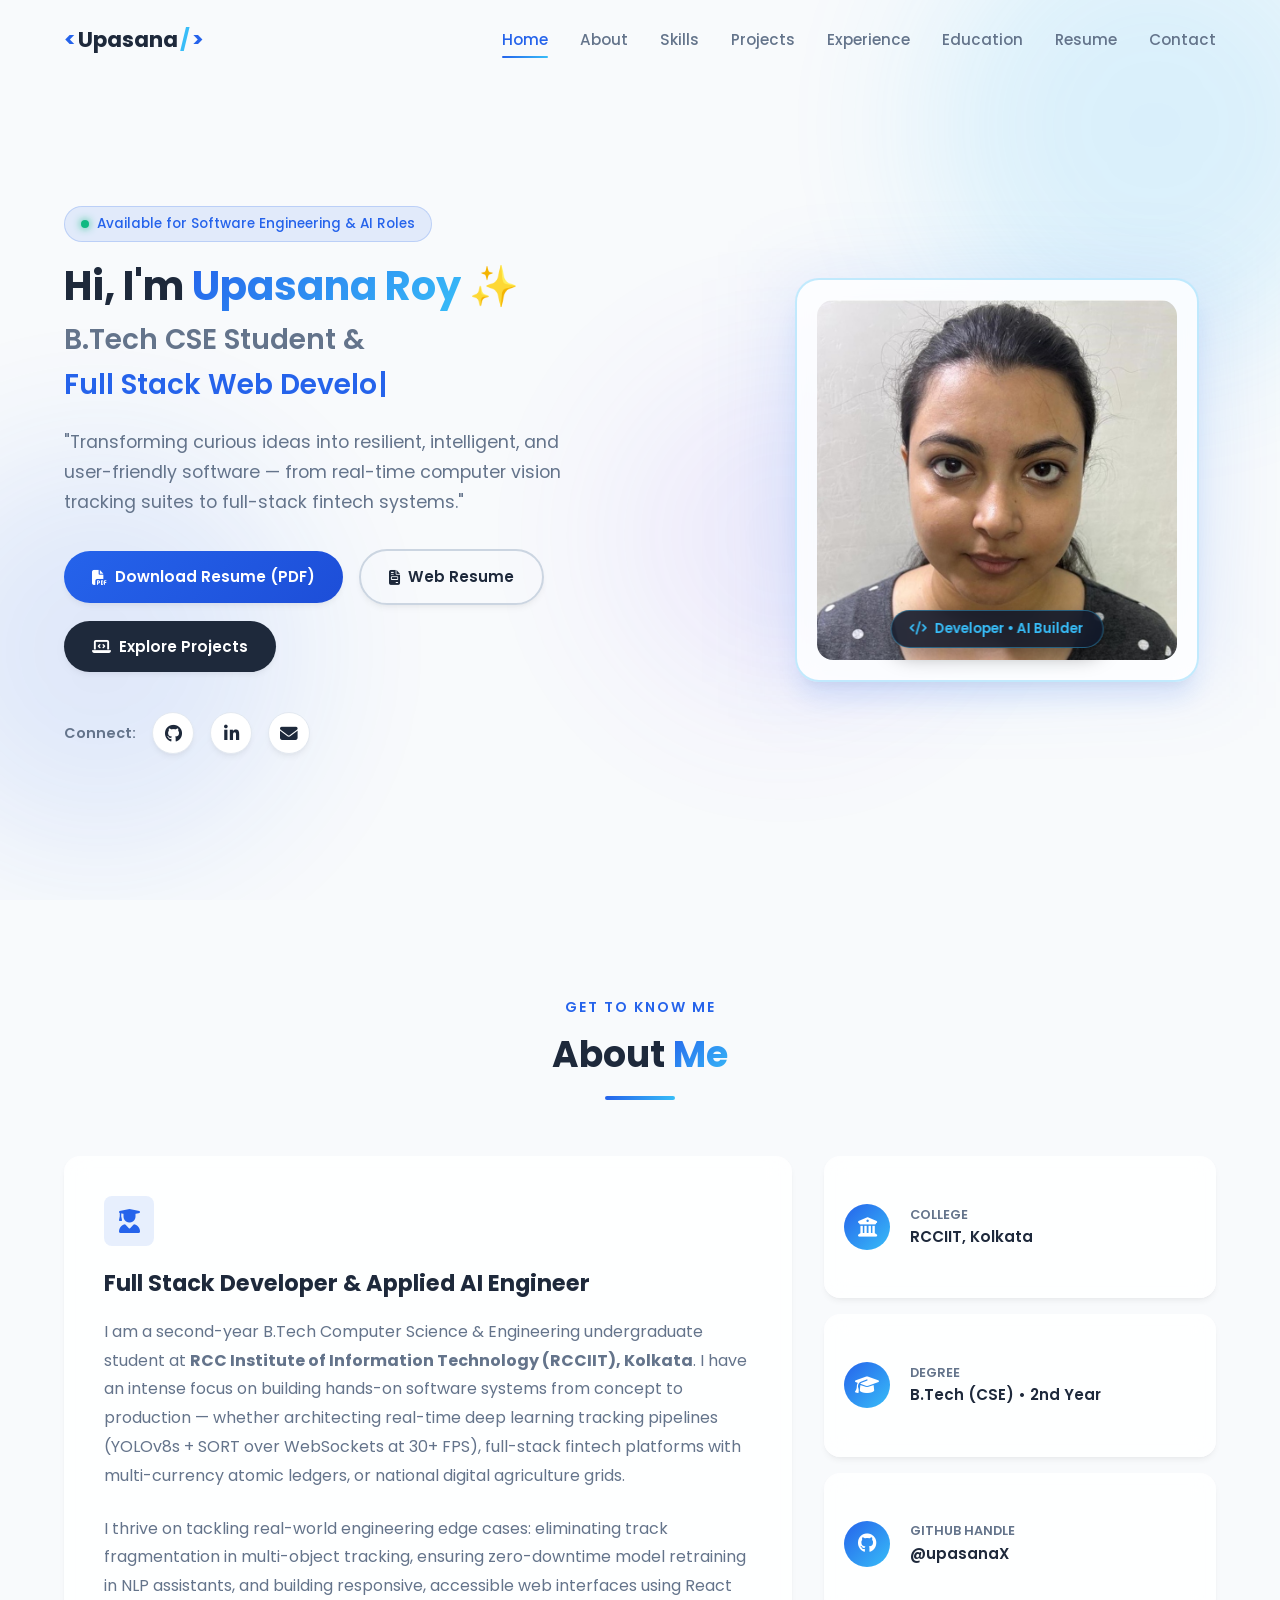
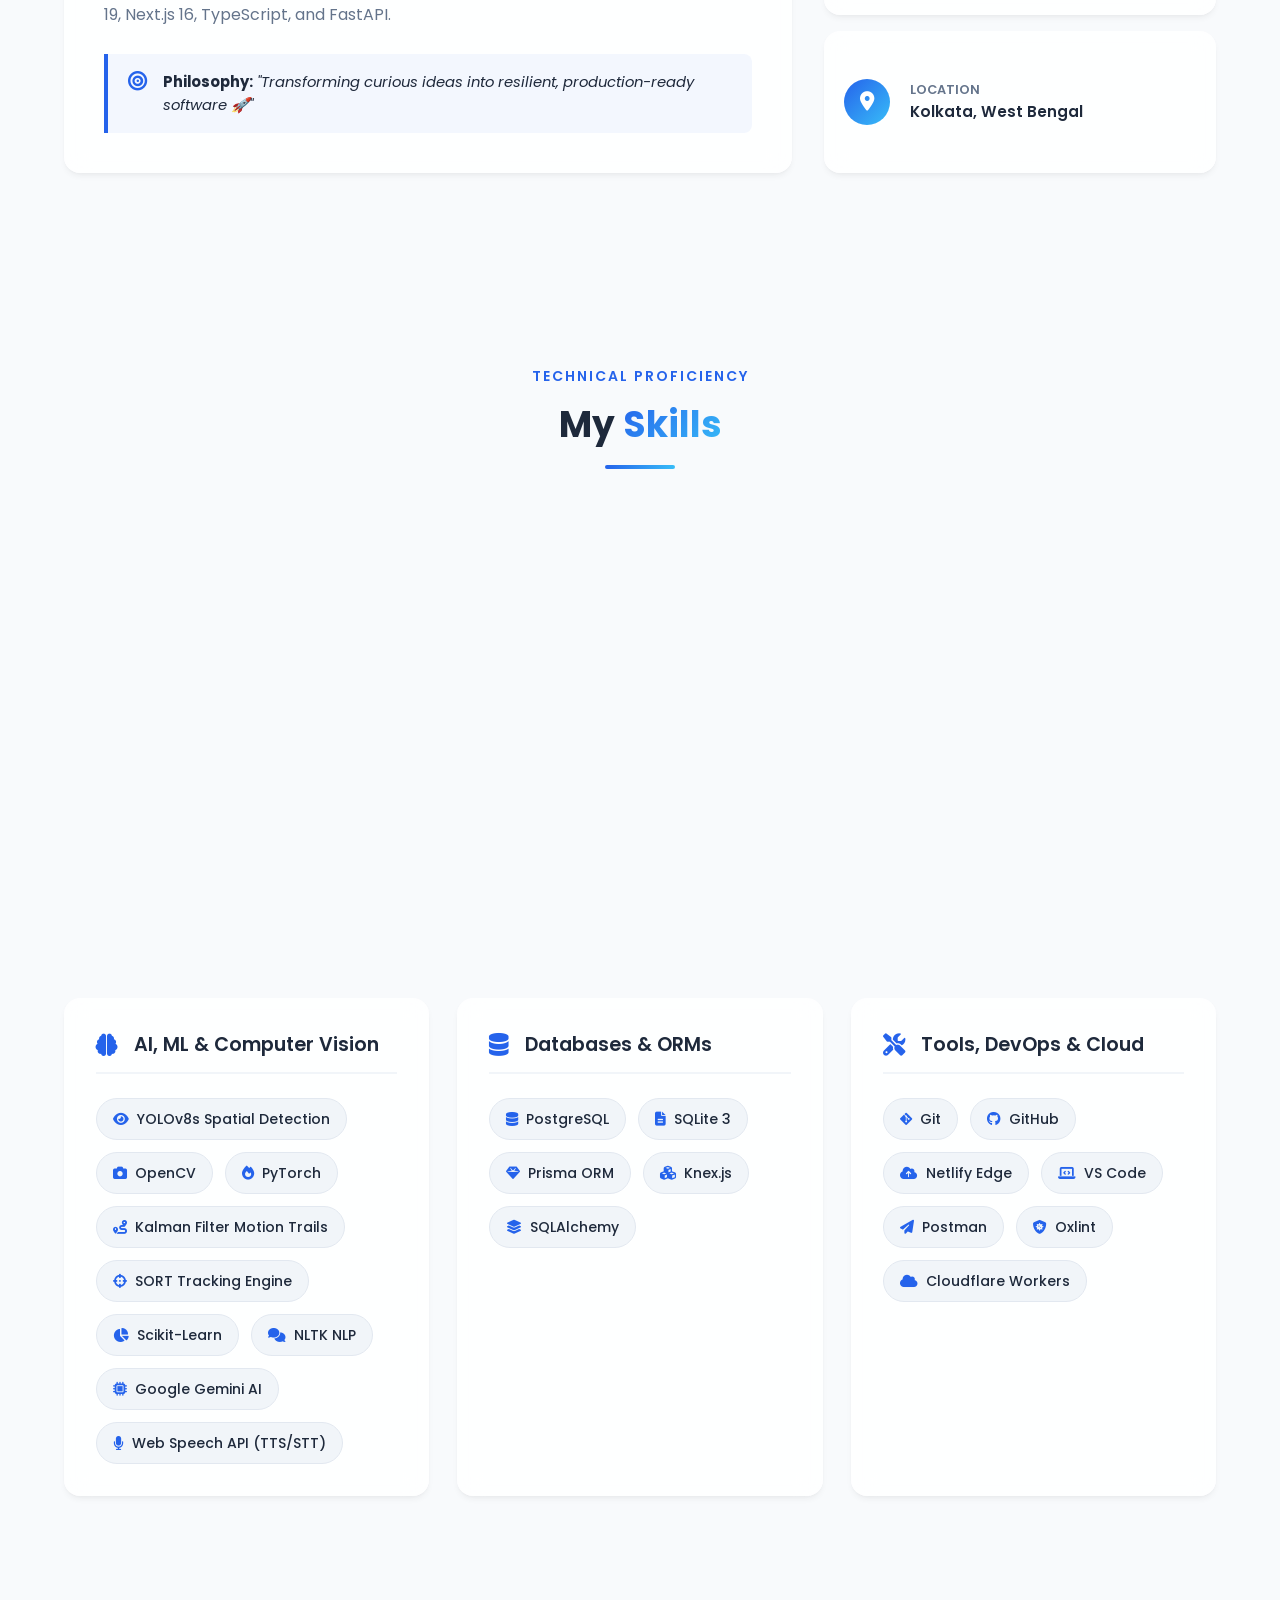
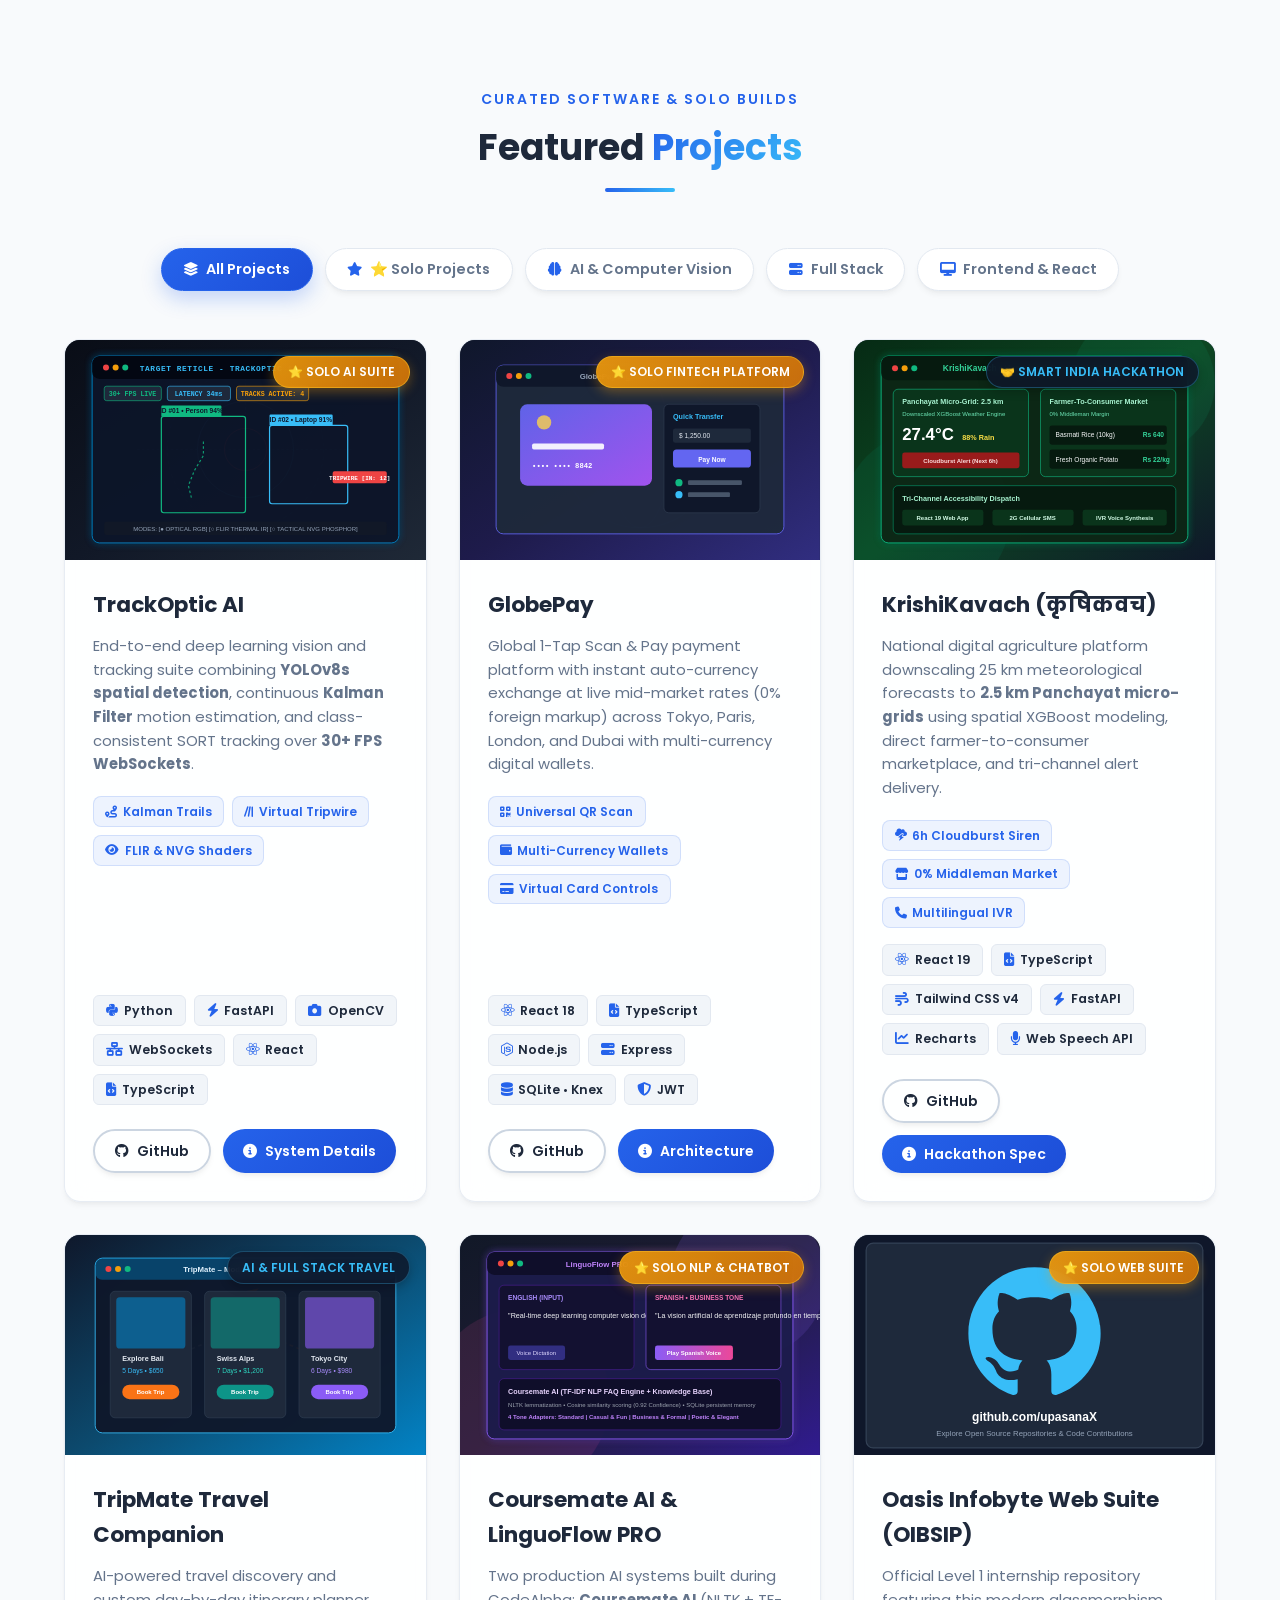
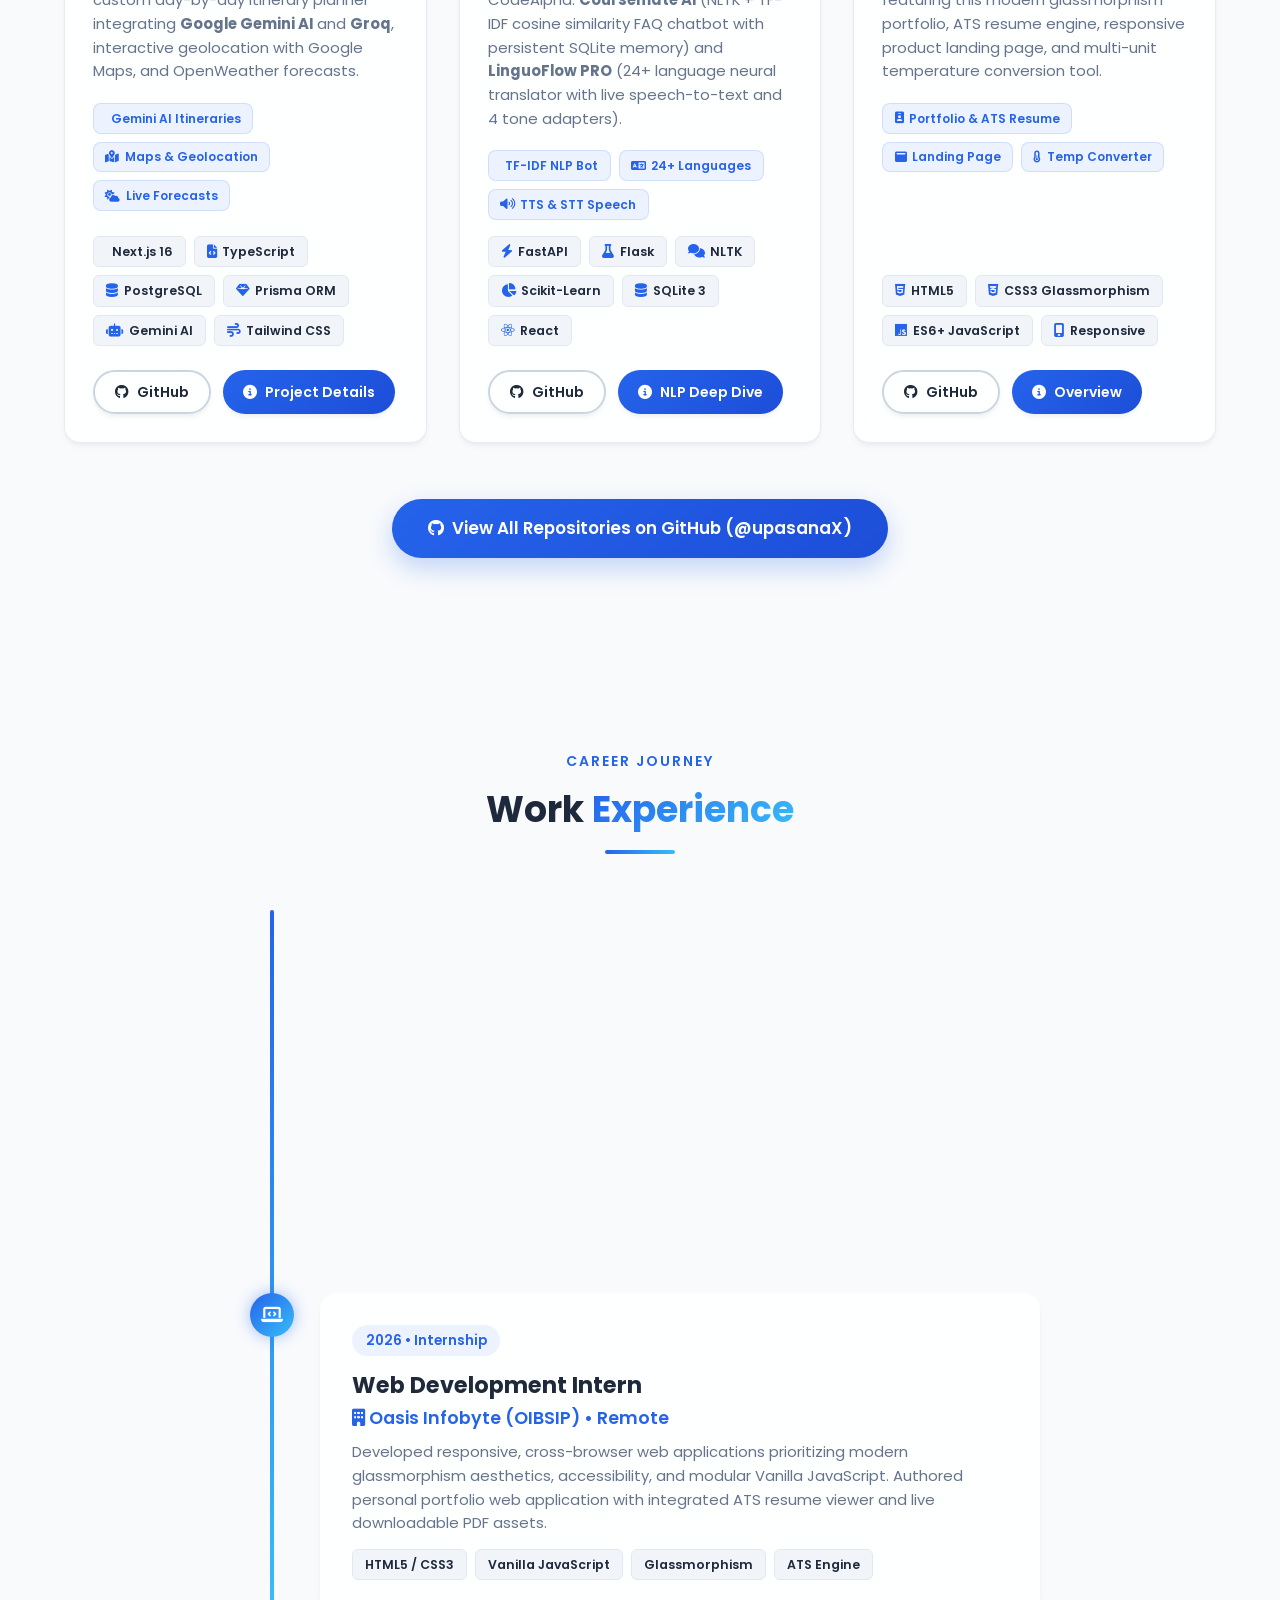
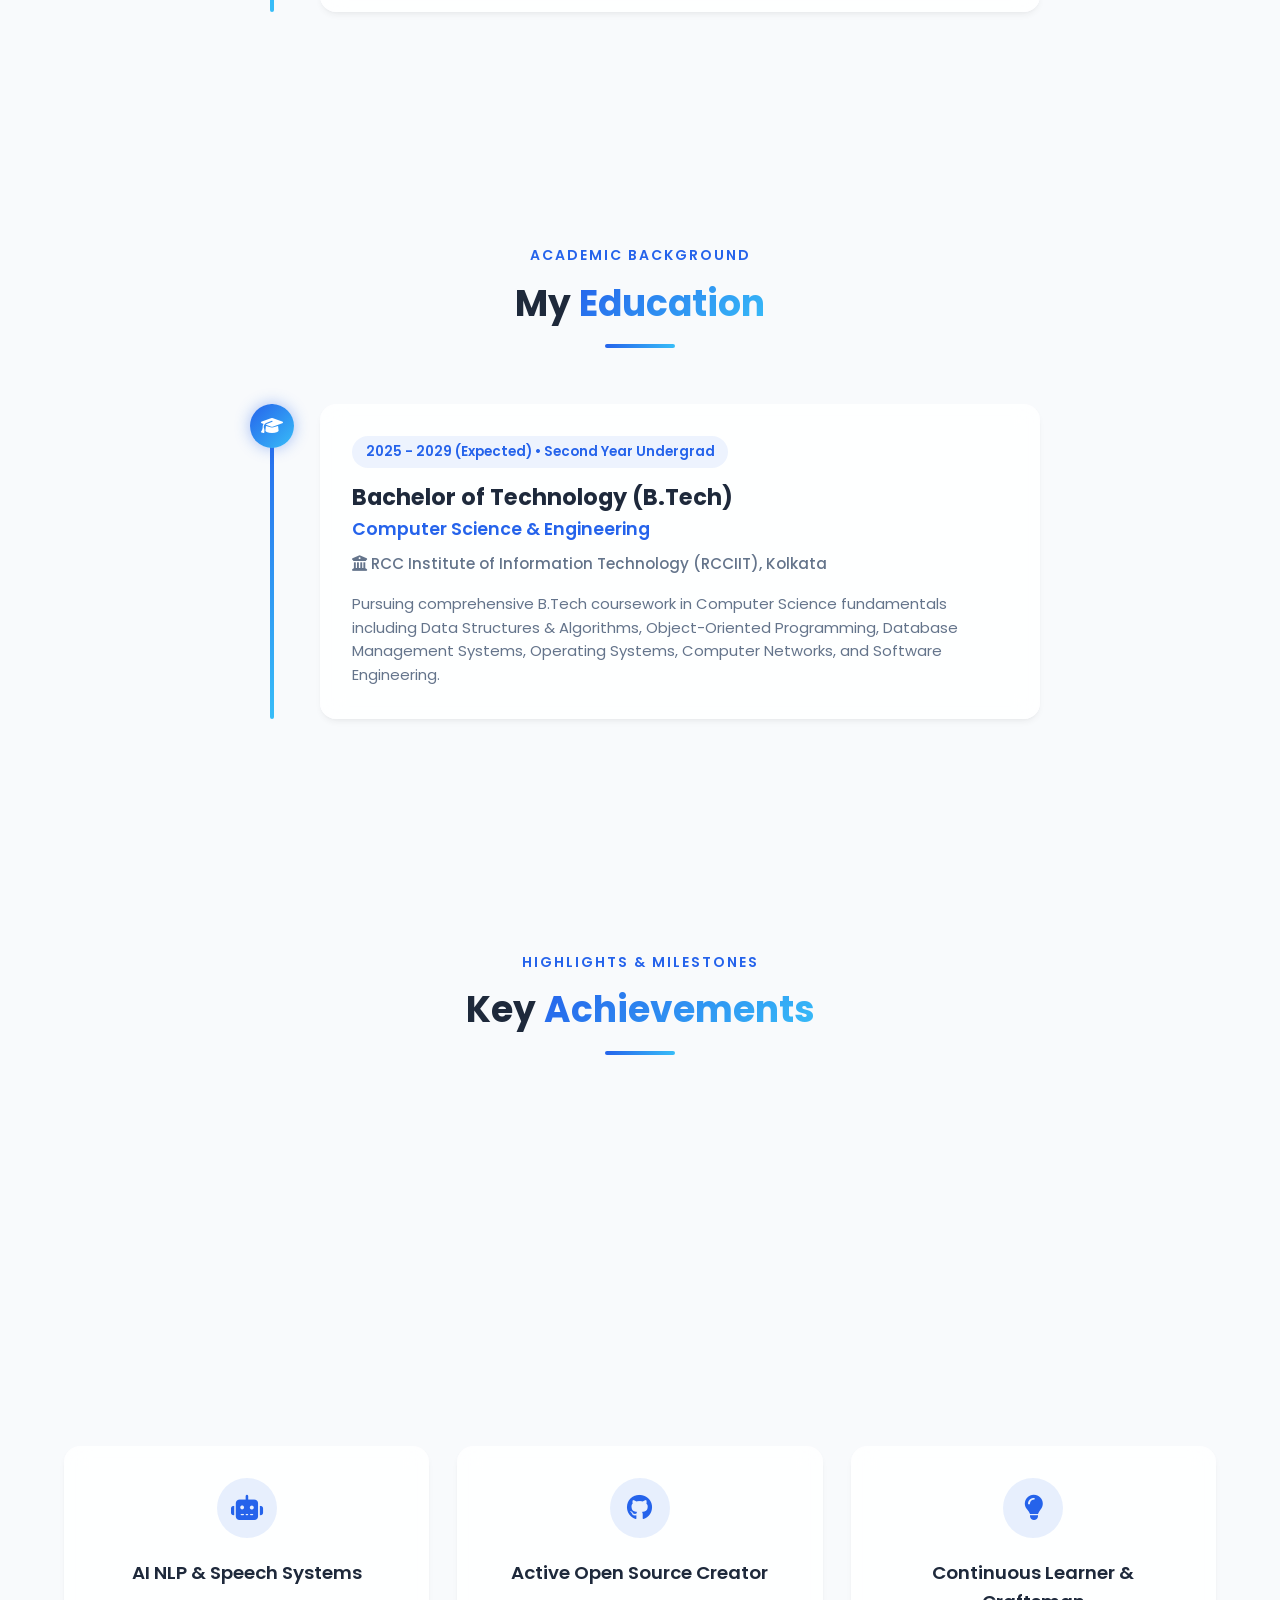
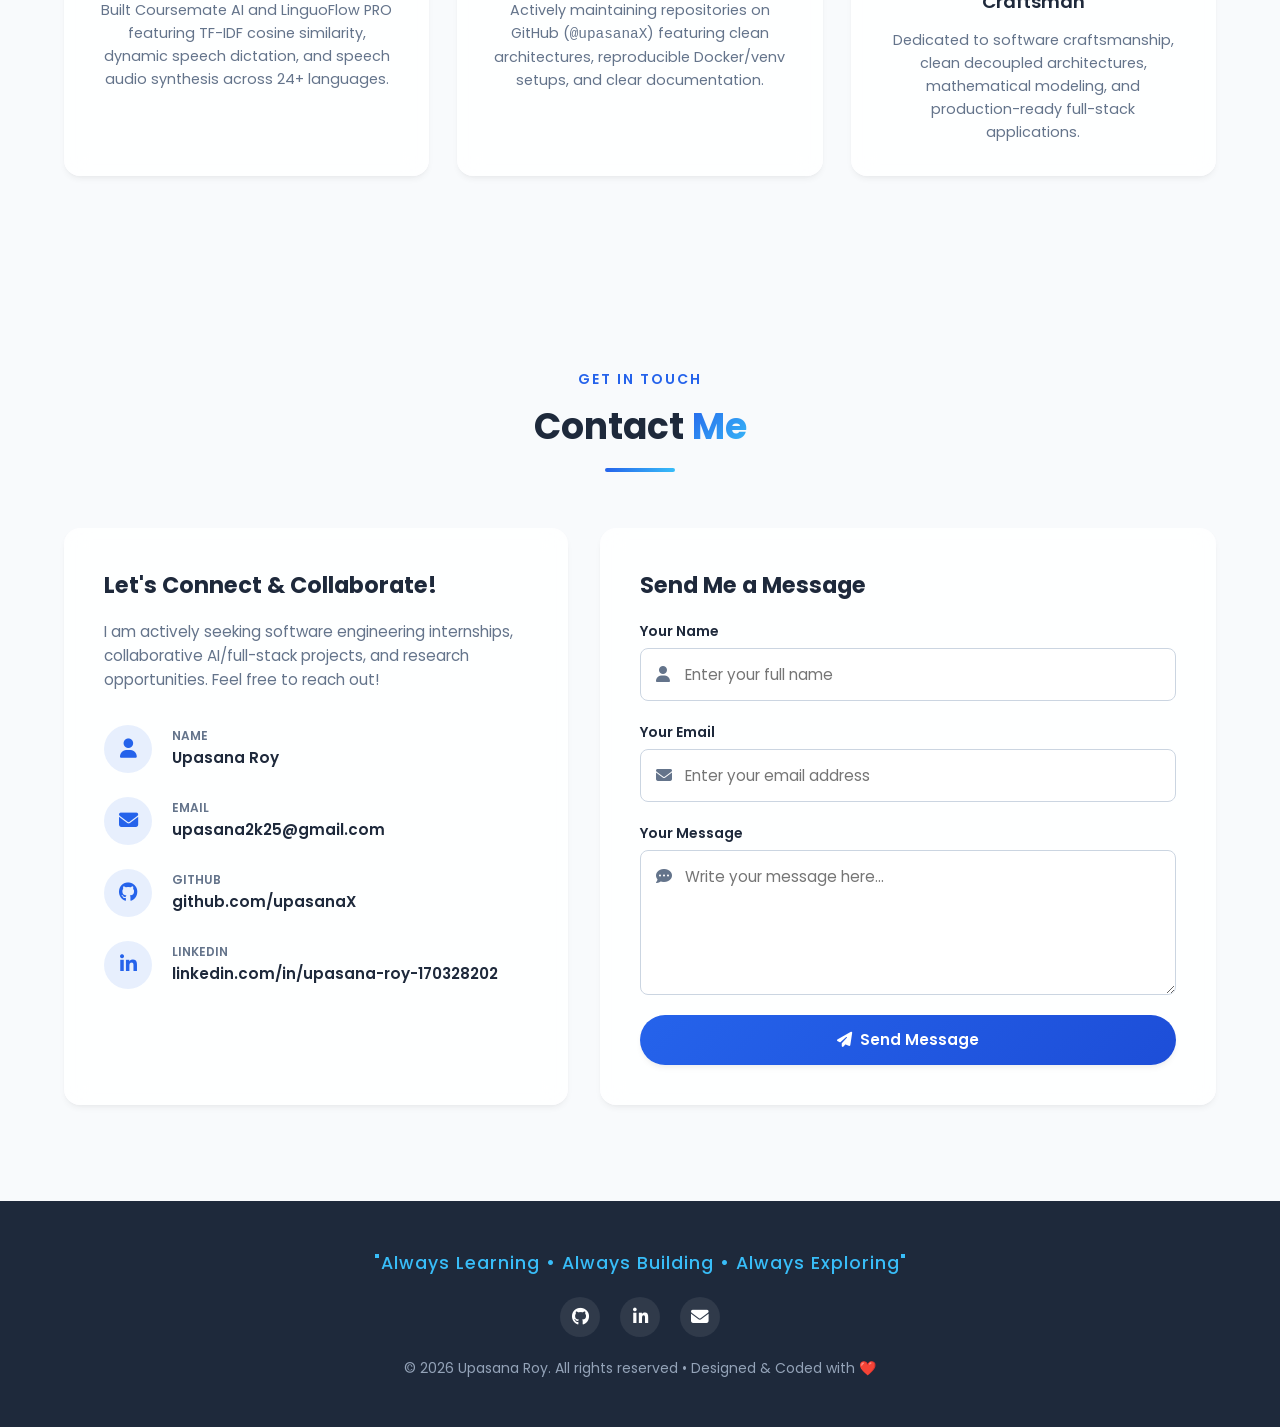
==== index.html @ 413d57a7 "Configure GitHub Pages deployment workflow and Vercel/Netlify hosting configs" ====
<!DOCTYPE html>
<html lang="en">
<head>
  <meta charset="UTF-8">
  <meta http-equiv="refresh" content="0; url=webDevelopment-Level_1-Task_2-Portfolio/">
  <meta name="viewport" content="width=device-width, initial-scale=1.0">
  <title>Upasana Roy | Portfolio</title>
  <script>
    window.location.replace("webDevelopment-Level_1-Task_2-Portfolio/" + window.location.search + window.location.hash);
  </script>
</head>
<body style="font-family: system-ui, -apple-system, sans-serif; background: #0F172A; color: #F8FAFC; display: flex; align-items: center; justify-content: center; height: 100vh; margin: 0; text-align: center;">
  <div>
    <h1 style="color: #38BDF8;">Upasana Roy | Portfolio</h1>
    <p>Redirecting to personal portfolio...</p>
    <p><a href="webDevelopment-Level_1-Task_2-Portfolio/" style="color: #818CF8; text-decoration: underline;">Click here if not redirected automatically</a></p>
  </div>
</body>
</html>
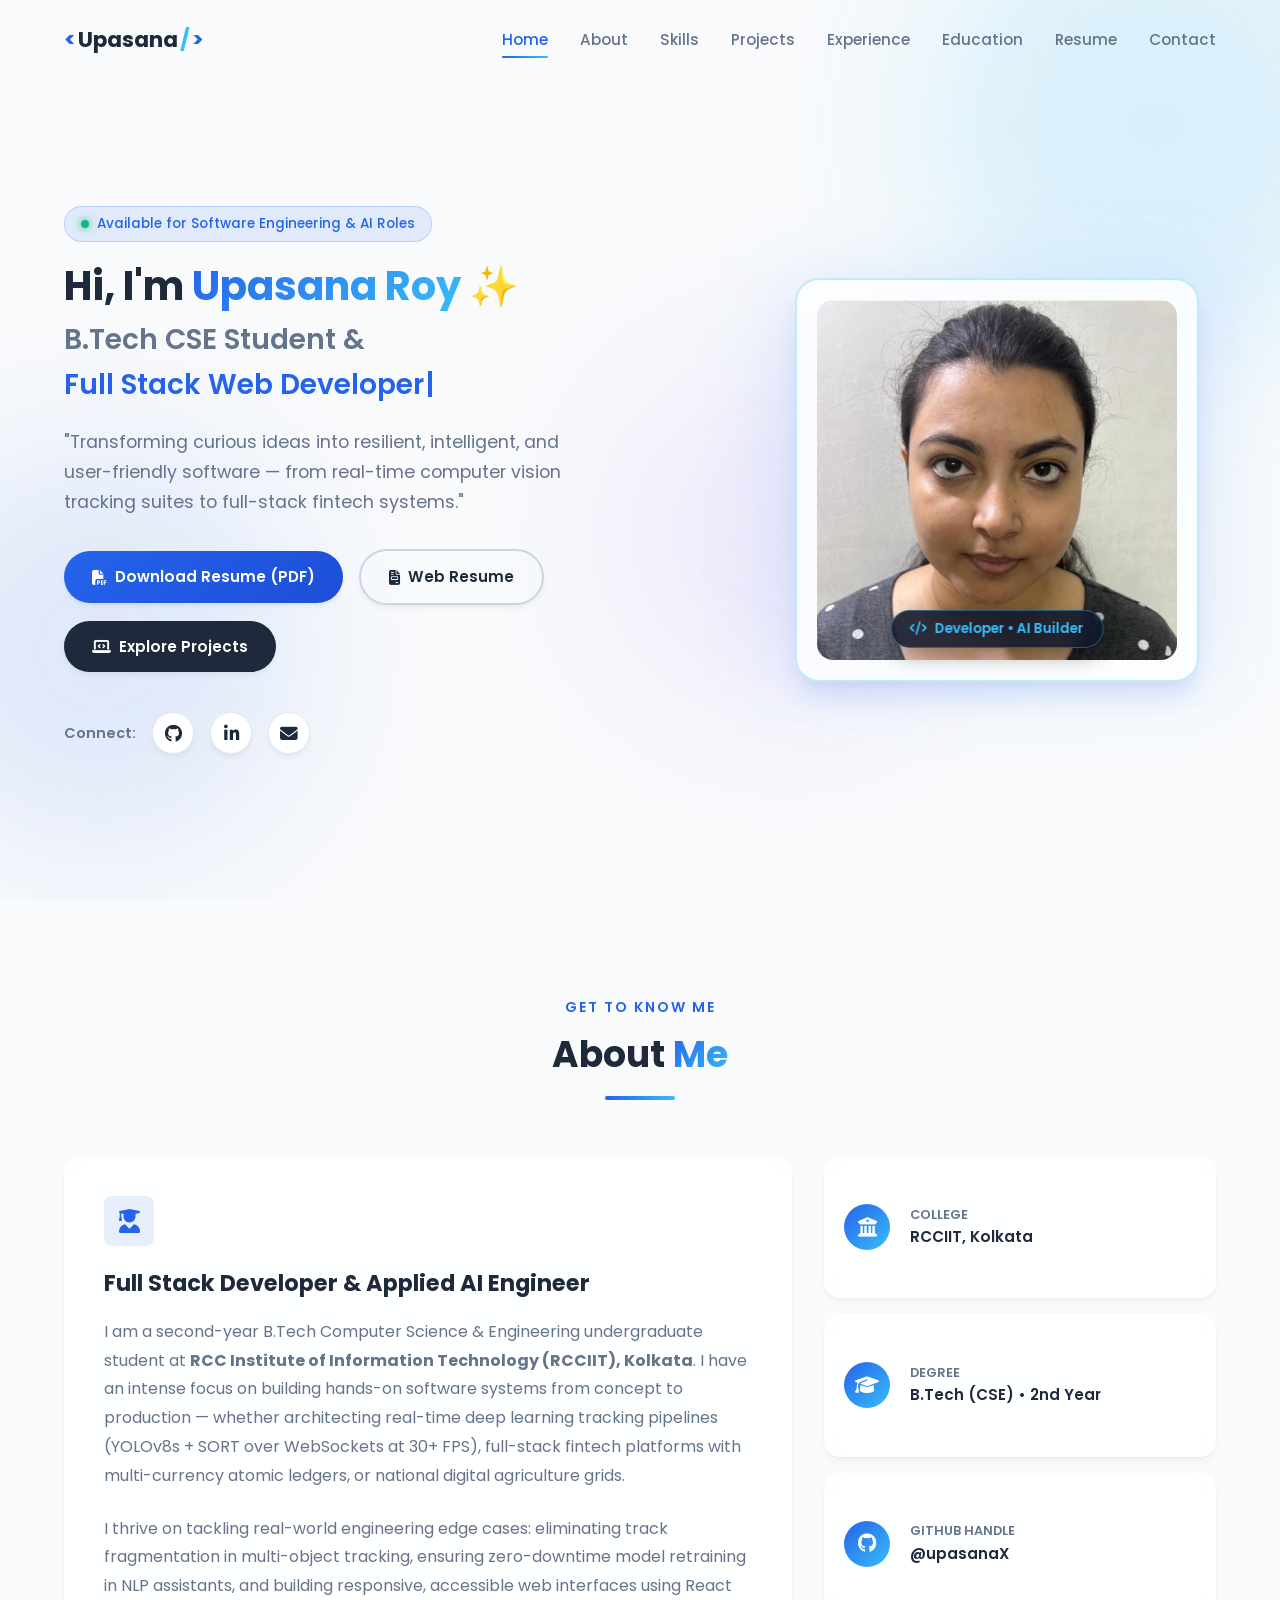
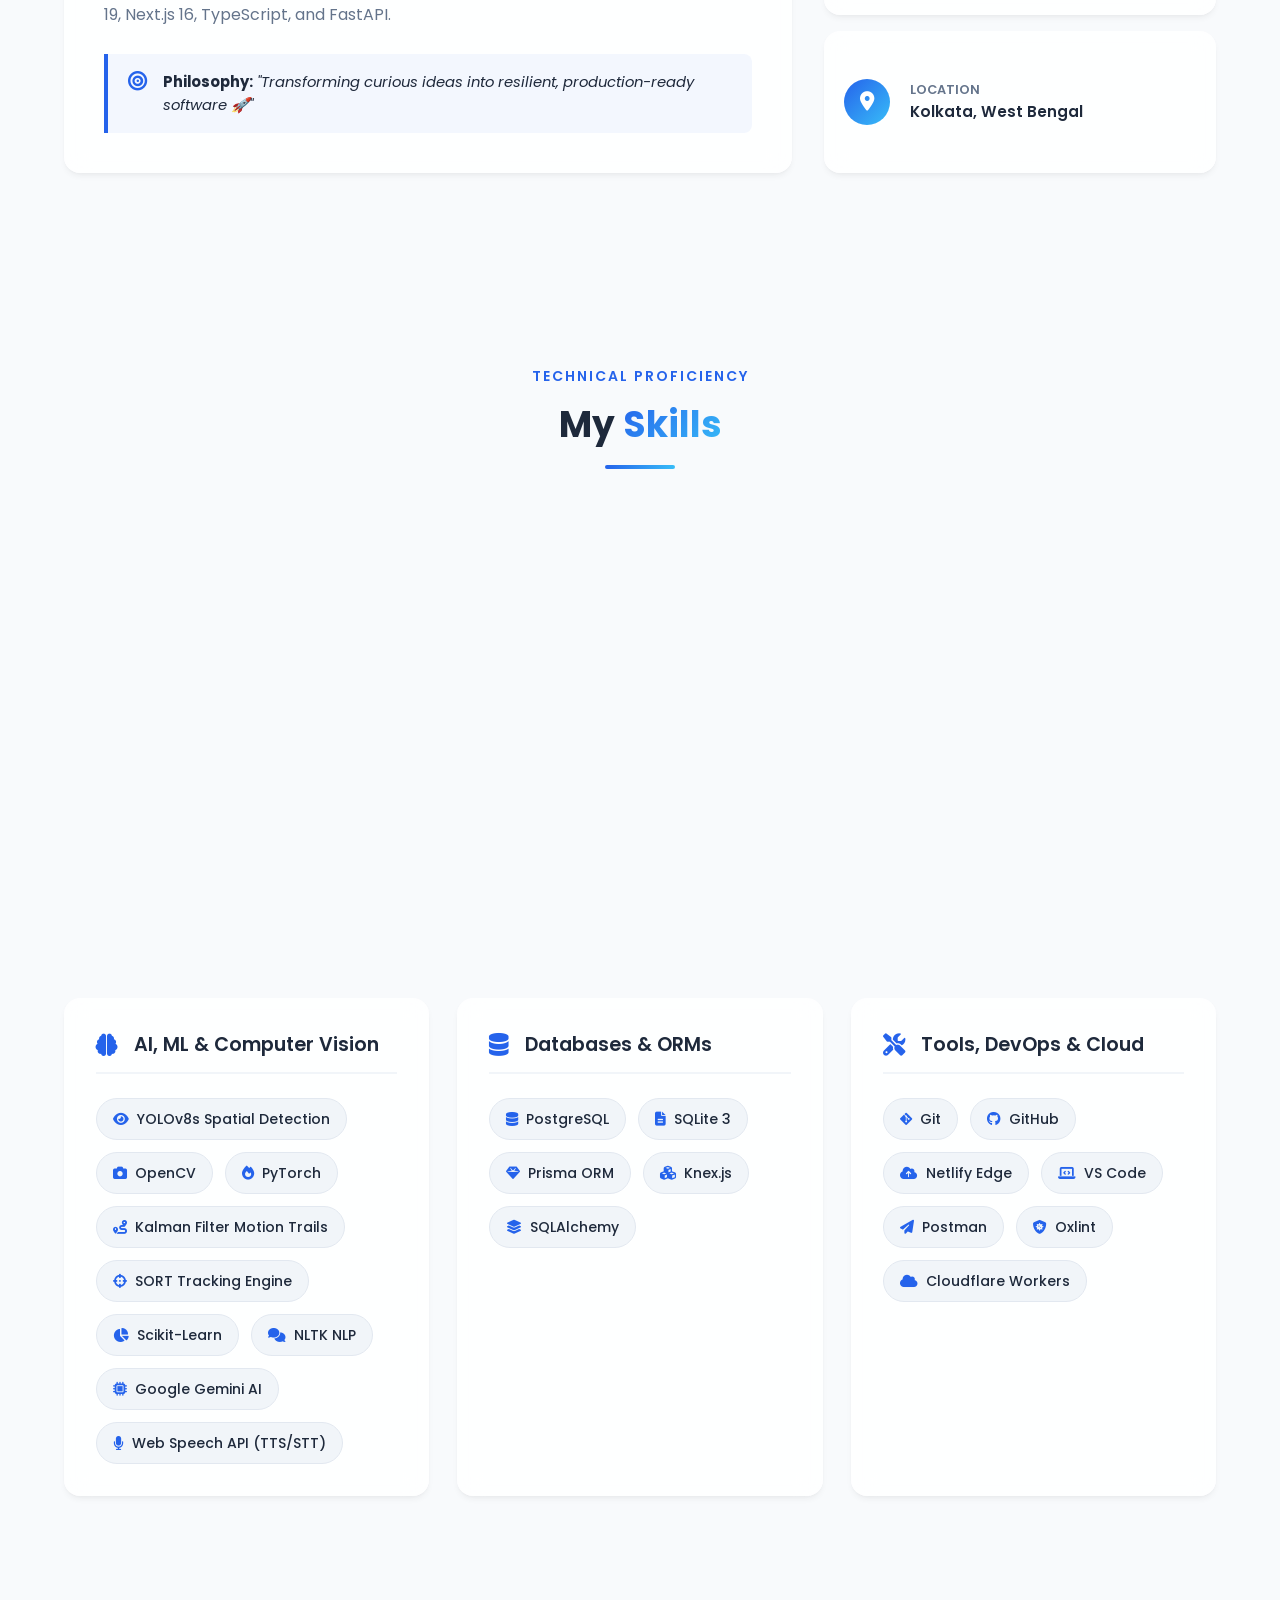
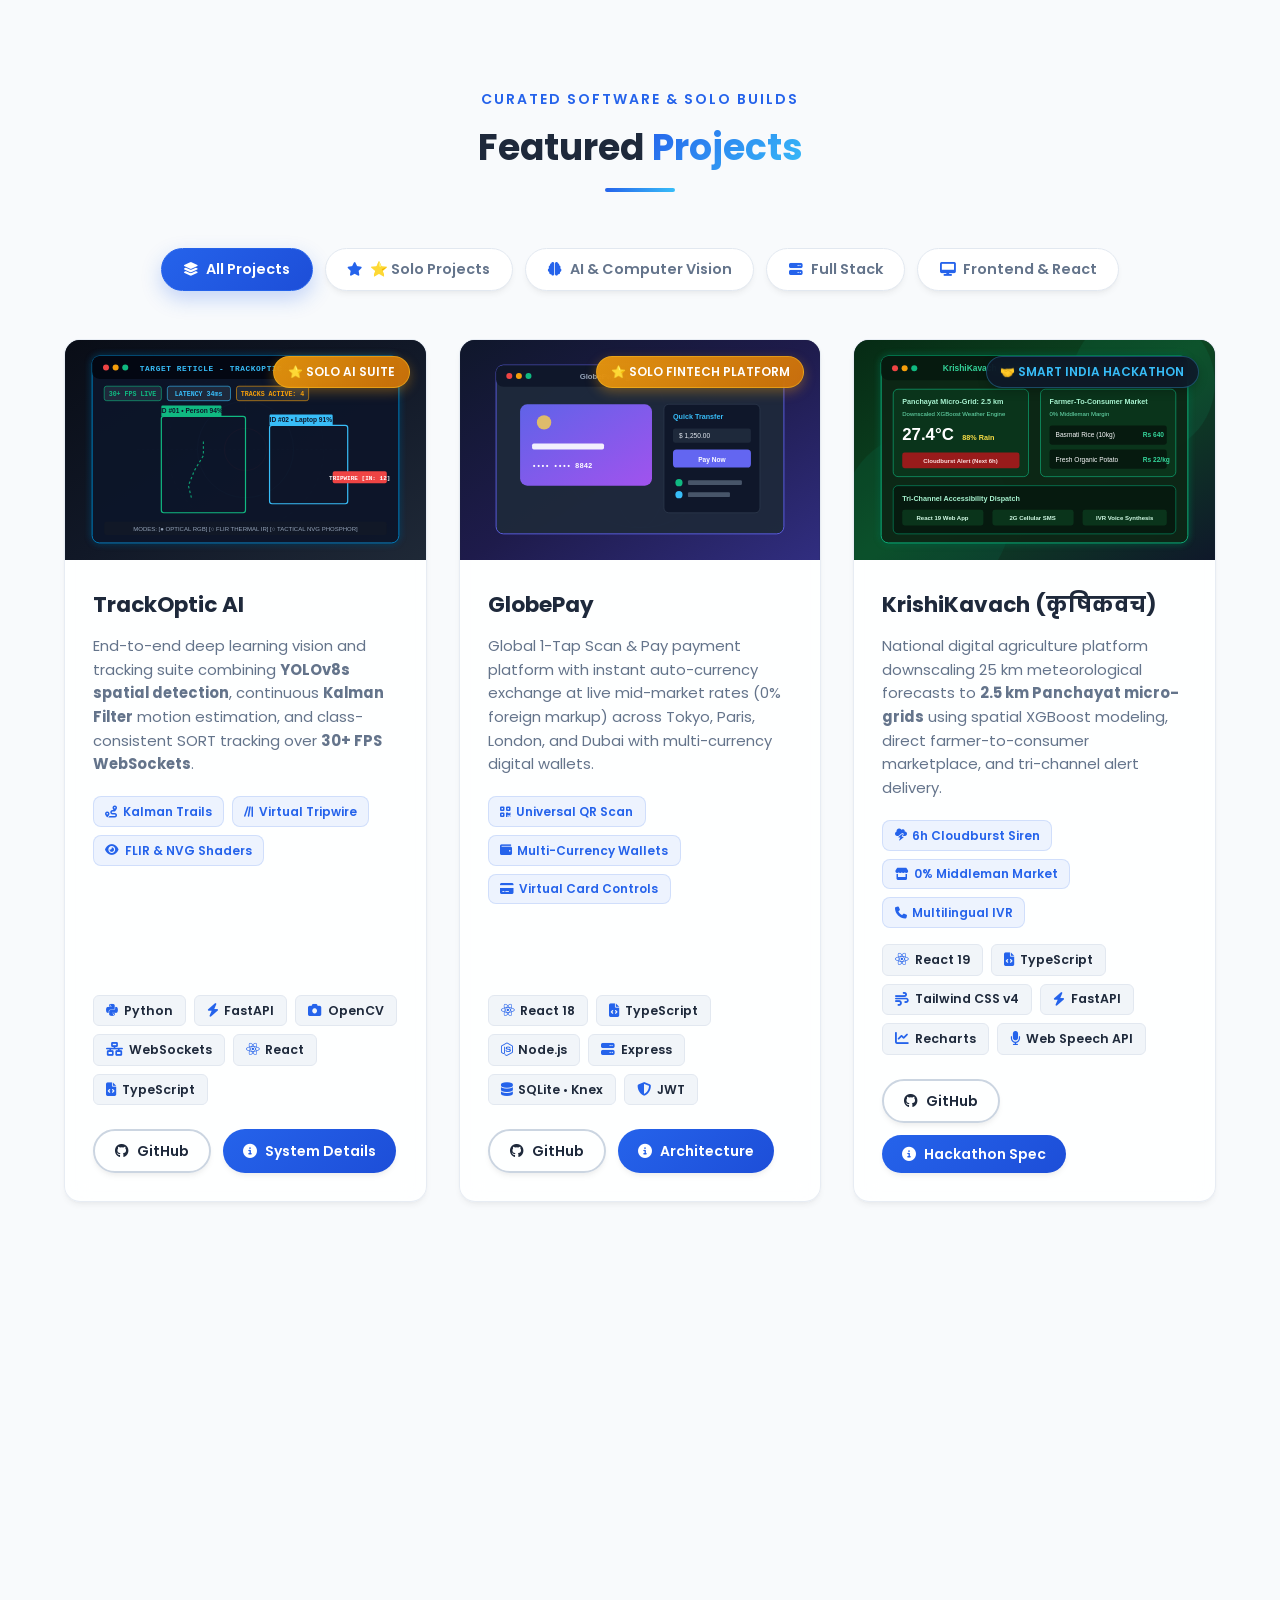
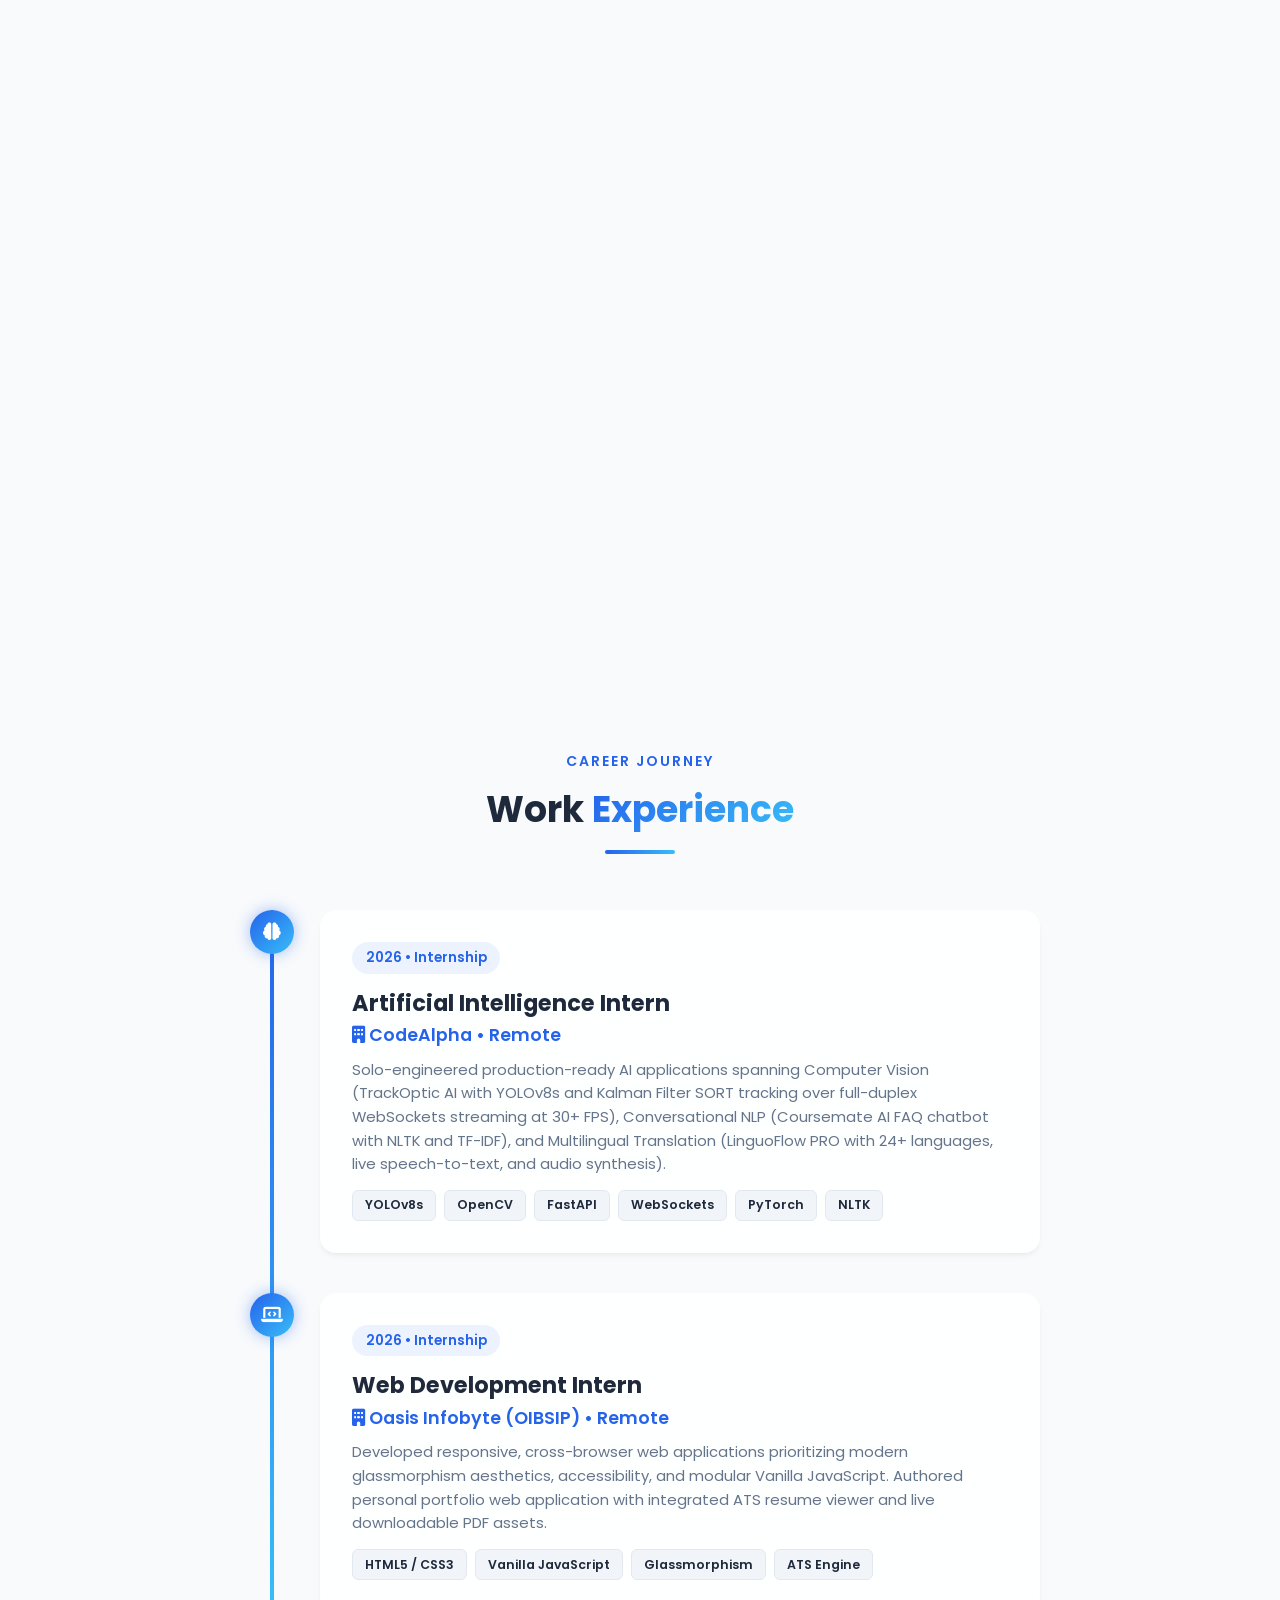
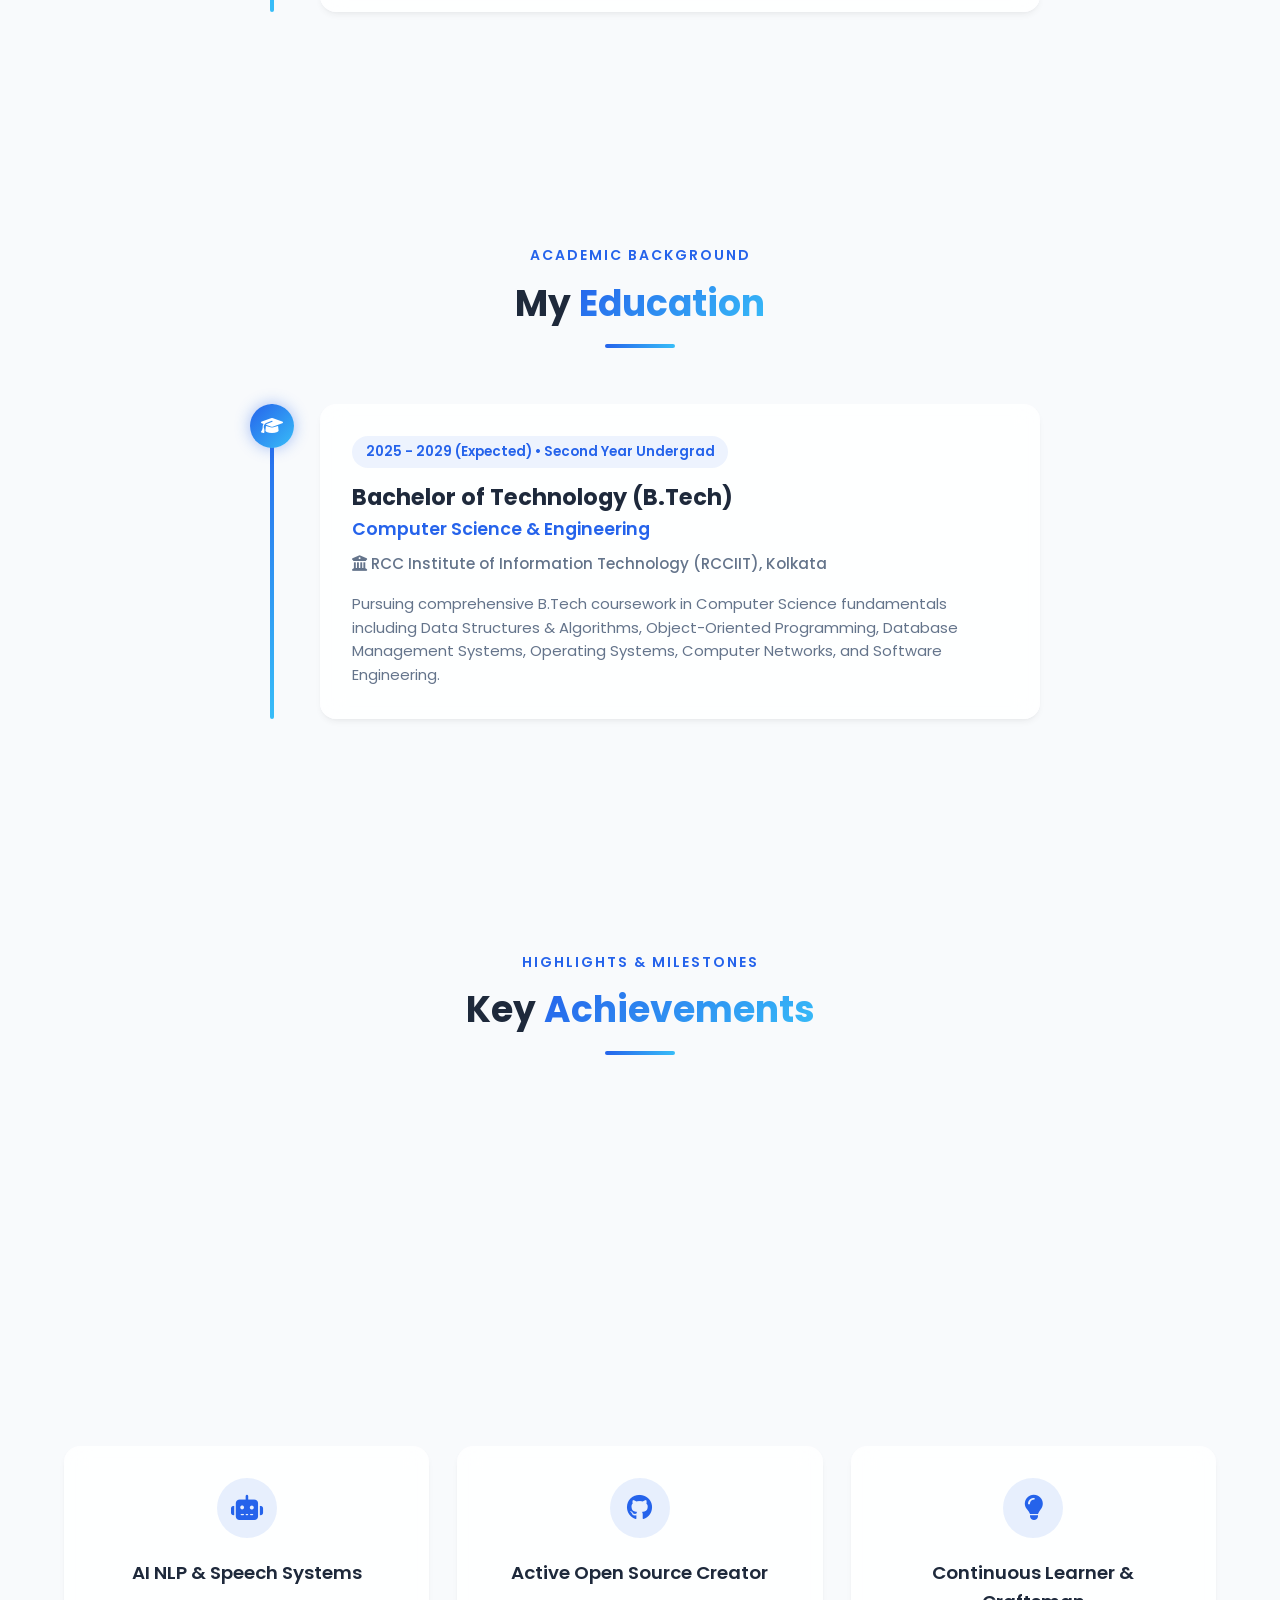
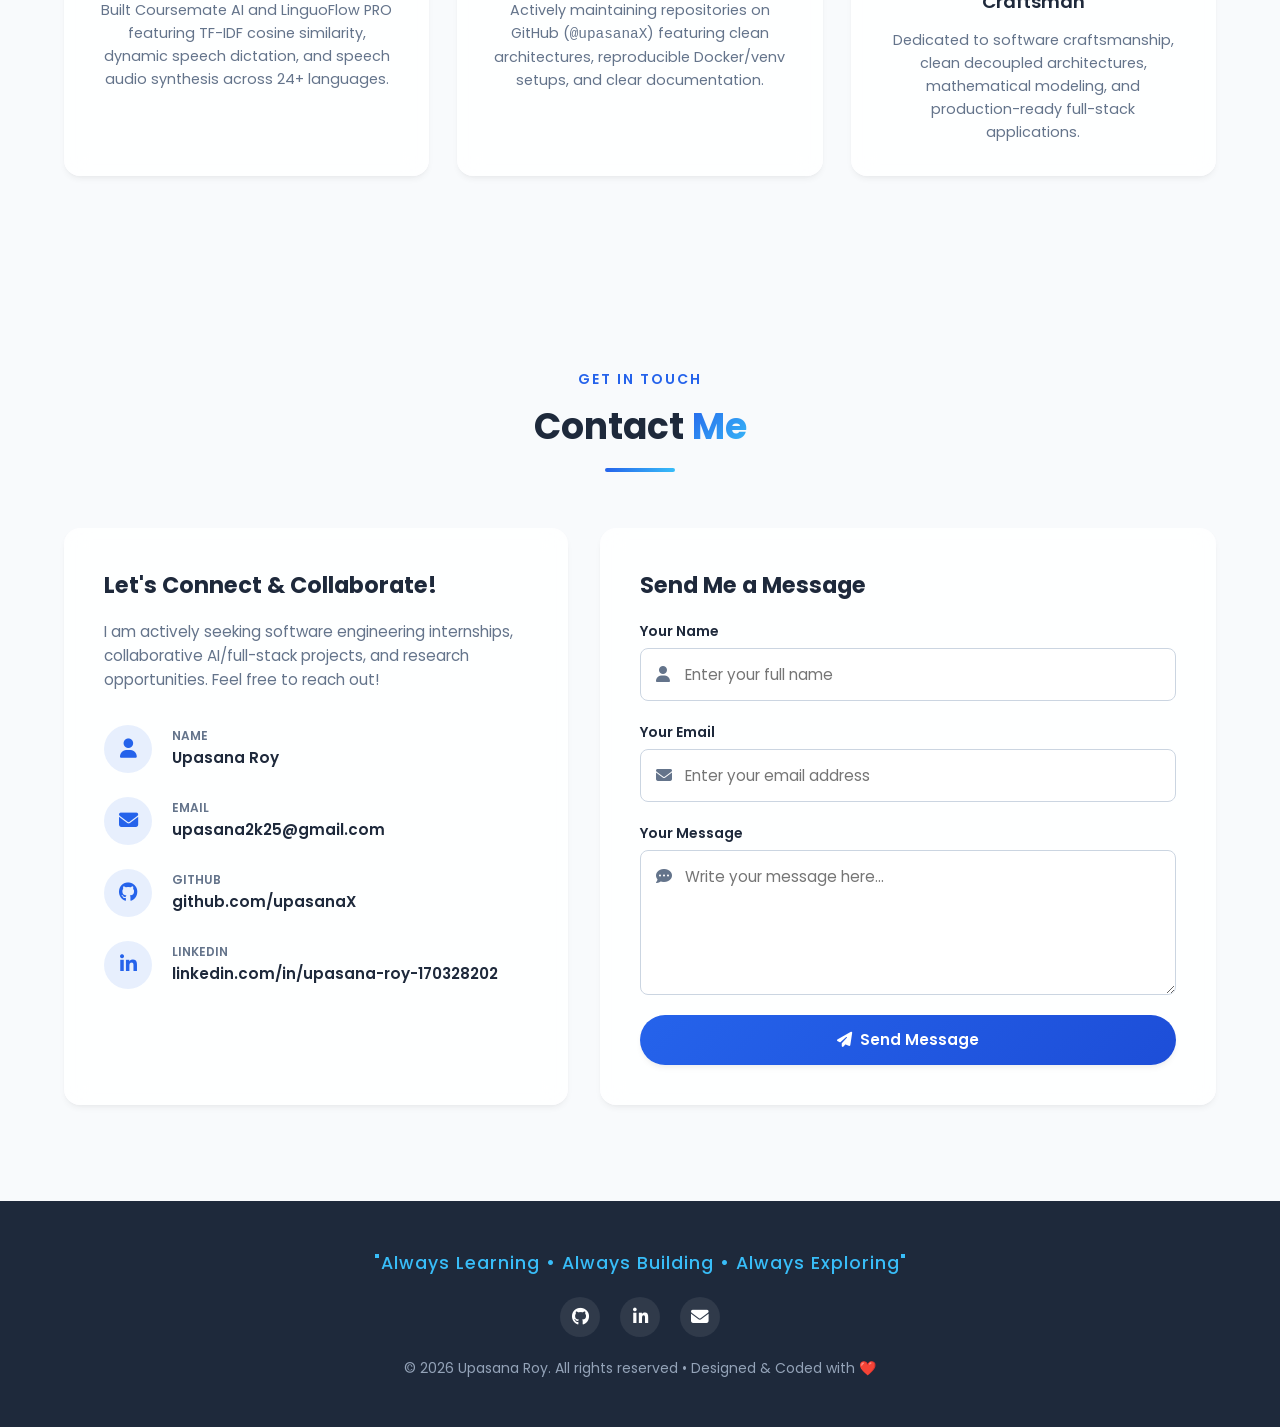
==== commit 7aa9cb3f: "Update resume PDF with clickable links, all projects & full experience (ReportLab generated)" ====
--- a/index.html
+++ b/index.html
@@ -17,3 +17,4 @@
   </div>
 </body>
 </html>
+
